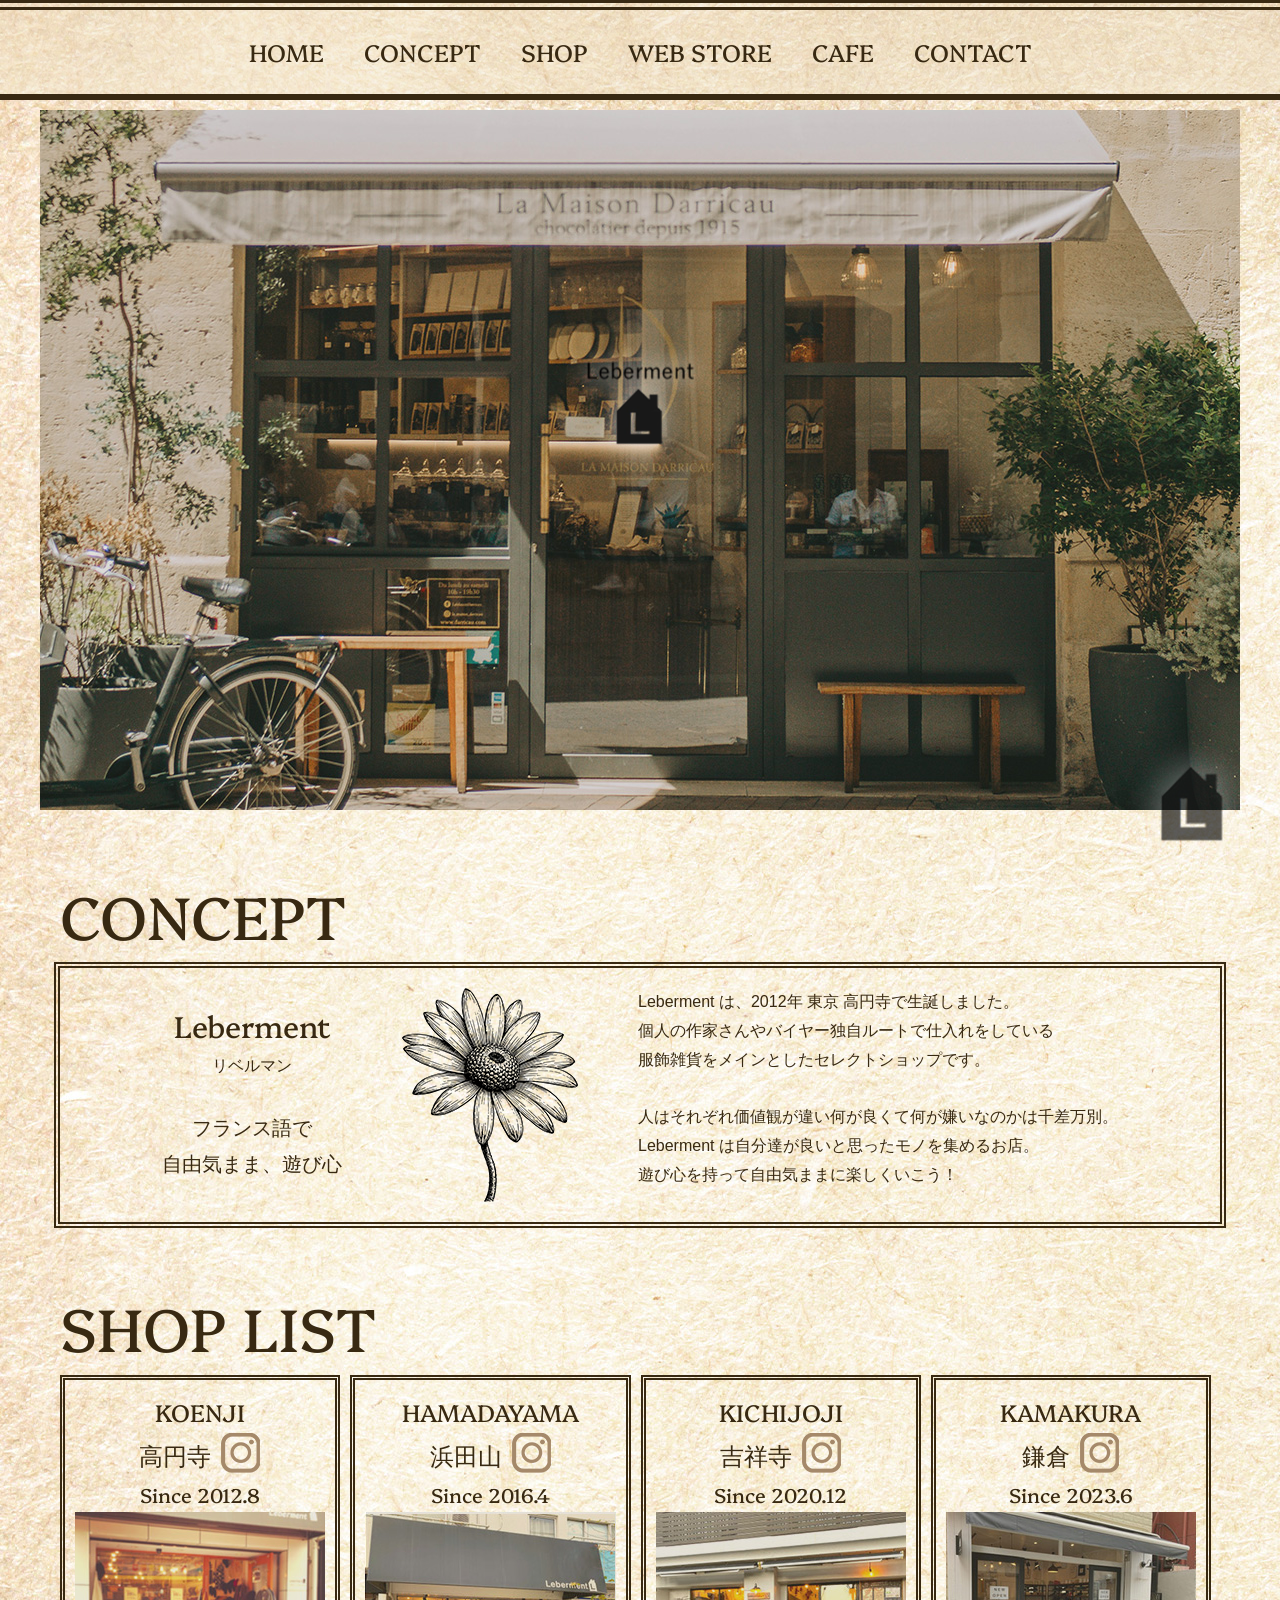
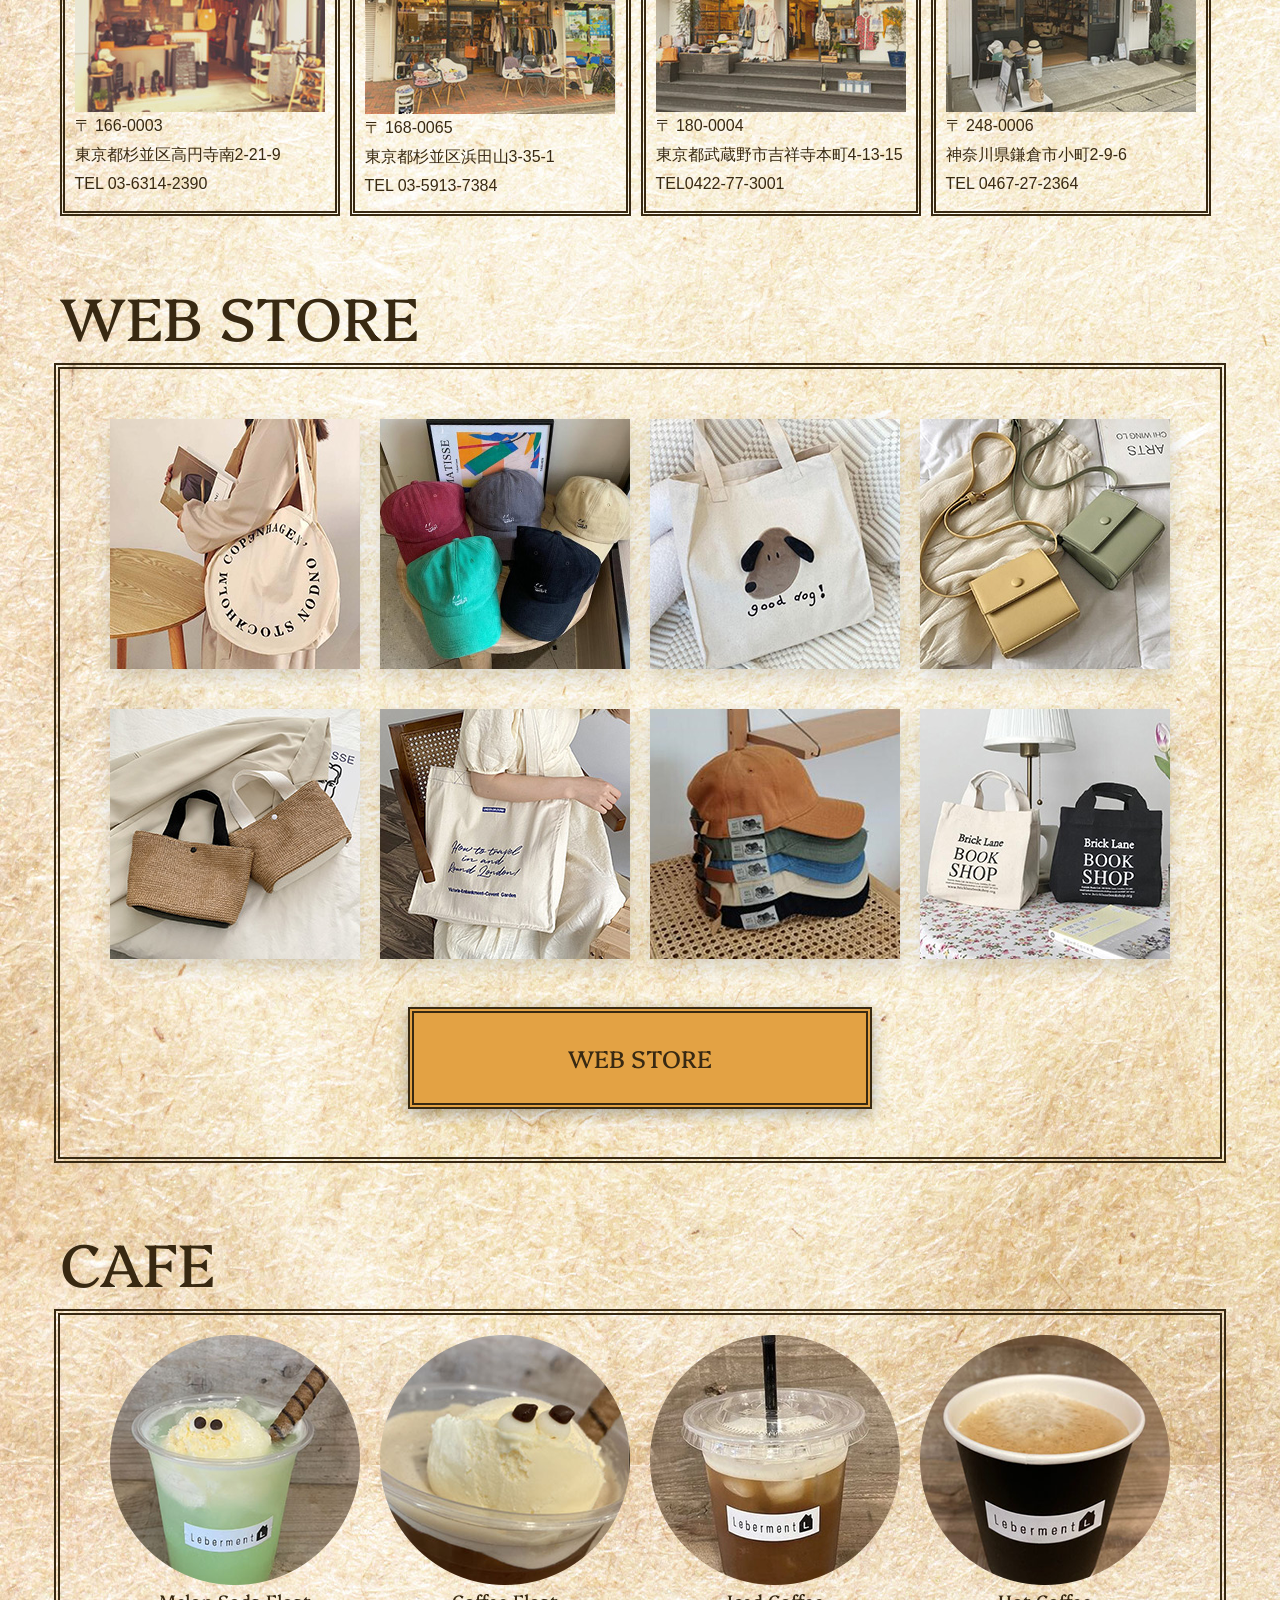
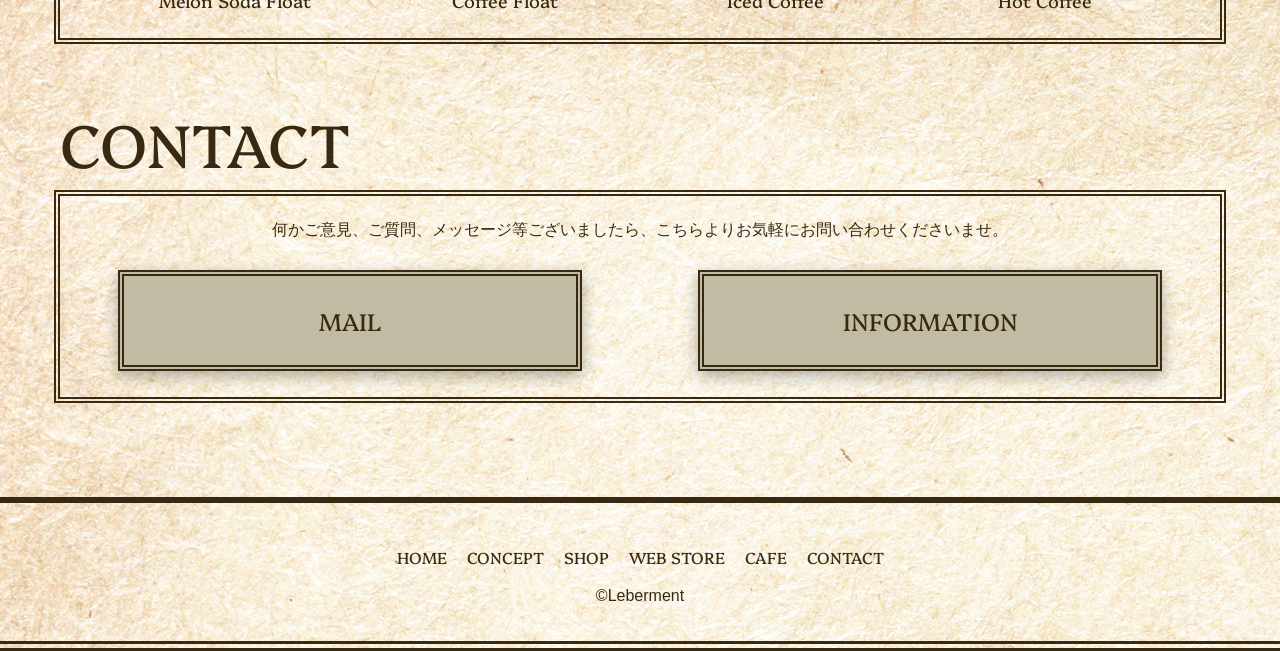
==== leberment/index.html @ 2064e53f "Add files via upload" ====
<!doctype html>
<html>
<head>
<meta charset="utf-8">
<meta name="viewport" content="width=device-width, initial-scale=1">
	
<title>Leberment</title>
	
<link href="style.css" rel="stylesheet" type="text/css">

	
<!--googlefont?-->	
<link rel="preconnect" href="https://fonts.googleapis.com">
<link rel="preconnect" href="https://fonts.gstatic.com" crossorigin>
<link href="https://fonts.googleapis.com/css2?family=Platypi:ital,wght@0,300..800;1,300..800&display=swap" rel="stylesheet">
	
	
	
<script type="text/javascript">
function MM_preloadImages() { //v3.0
  var d=document; if(d.images){ if(!d.MM_p) d.MM_p=new Array();
    var i,j=d.MM_p.length,a=MM_preloadImages.arguments; for(i=0; i<a.length; i++)
    if (a[i].indexOf("#")!=0){ d.MM_p[j]=new Image; d.MM_p[j++].src=a[i];}}
}

function MM_swapImgRestore() { //v3.0
  var i,x,a=document.MM_sr; for(i=0;a&&i<a.length&&(x=a[i])&&x.oSrc;i++) x.src=x.oSrc;
}

function MM_findObj(n, d) { //v4.01
  var p,i,x;  if(!d) d=document; if((p=n.indexOf("?"))>0&&parent.frames.length) {
    d=parent.frames[n.substring(p+1)].document; n=n.substring(0,p);}
  if(!(x=d[n])&&d.all) x=d.all[n]; for (i=0;!x&&i<d.forms.length;i++) x=d.forms[i][n];
  for(i=0;!x&&d.layers&&i<d.layers.length;i++) x=MM_findObj(n,d.layers[i].document);
  if(!x && d.getElementById) x=d.getElementById(n); return x;
}

function MM_swapImage() { //v3.0
  var i,j=0,x,a=MM_swapImage.arguments; document.MM_sr=new Array; for(i=0;i<(a.length-2);i+=3)
   if ((x=MM_findObj(a[i]))!=null){document.MM_sr[j++]=x; if(!x.oSrc) x.oSrc=x.src; x.src=a[i+2];}
}
</script>
	
<script src="js/jquery-3.7.1.min.js"></script>
<script>
$(function() {
	  // .nav-button をクリックした時の設定
	  $(".nav-button").on("click",function() {
			  // <body> にクラス名 [menu-open] を追加・削除
			  $("body").toggleClass("menu-open");
	  });

	  // ナビゲーション (<nav>) 内をクリックした時の設定
	  $(document).on('click', '.menu-open nav', function() {
			  // ブラウザに .nav-button をクリックさせる
			  $('.nav-button').trigger('click');
	  });
});
</script>	
	
	
</head>

	
<body id="top" onLoad="MM_preloadImages('img/insta-icon02.png','img/insta-on.png')">
	
<header>
	
<div class="nav-button">
    <span></span>
    <span></span>
    <span></span>
</div>
	
  <nav>
    <ul class="menu">
      <li><a href="#top">HOME</a></li>
      <li><a href="#concept">CONCEPT</a></li>
      <li><a href="#shop">SHOP</a></li>
	  <li><a href="#webstore">WEB STORE</a></li>
	  <li><a href="#cafe">CAFE</a></li>
	  <li><a href="#contact">CONTACT</a></li>
    </ul>
  </nav>
	
</header>
	
<div class="main-img-box">
    
<p class="main-img">
  <picture>
    <img src="img/main01.jpg" alt="Leberment">
  </picture>
</p>
	
<h1 class="main-logo"><a href="index.html"><img src="img/leberment-logo.png" alt="Lebermentロゴ"/></a></h1>
   
</div>
	
<main>
  <section class="concept" id="concept">
    <h2>CONCEPT</h2>
	<div class="flex-box concept-flex">
	  <div class="con-box">
        <p class="name">Leberment</p>
	    <p class="name-ja">リベルマン</p>
	    <p>&nbsp;</p>
		  <p class="name-mean">フランス語で<br>自由気まま、遊び心</p>
	  </div>
		
	<div class="con-box">	
       <img src="img/concept-flower.png" alt=""/>
	</div> 
	  
	<div class="con-box">	
       <p>Leberment は、2012年 東京 高円寺で生誕しました。<br>
		  個人の作家さんやバイヤー独自ルートで仕入れをしている<br>
		  服飾雑貨をメインとしたセレクトショップです。<br>
		  <br>
		   人はそれぞれ価値観が違い何が良くて何が嫌いなのかは千差万別。<br>
		   Leberment は自分達が良いと思ったモノを集めるお店。<br>
		   遊び心を持って自由気ままに楽しくいこう！</p>
	</div> 
	  
	  </div>
	  
	  
  </section>
	  
  <section class="shop" id="shop">	  
    <h2>SHOP LIST</h2>	  
    <div class="flex-box shop-border">
		
	<div class="shop-box">
        <h3>KOENJI</h3>
		<div class="insta-flex">
		<h3 class="shop">高円寺</h3>
		<p class="insta-img"><a href="https://www.instagram.com/leberment_koenji_shop/" target="new"><img src="img/insta.png" alt="高円寺インスタグラム" id="koenji" onMouseOver="MM_swapImage('koenji','','img/insta-on.png',1)" onMouseOut="MM_swapImgRestore()"/></a></p>
		</div>
<p class="since">Since 2012.8</p>
		<p><a href="https://www.instagram.com/leberment_koenji_shop/" target="new"><img src="img/koenji.jpg" alt="高円寺店"/></a></p>  
		<p>〒 166-0003<br>
			東京都杉並区高円寺南2-21-9<br>
		TEL 03-6314-2390</p>
		<!-- <p><br></p>
		<p>中央総武線 高円寺駅 徒歩7分<br>
			丸の内線 新高円寺駅 徒歩3分<br>
			OPEN 12:00-20:00</p> -->
      </div>
	<div class="shop-box">
        <h3>HAMADAYAMA</h3>
		 <div class="insta-flex">
		<h3 class="shop">浜田山</h3>
		<p class="insta-img"><a href="https://www.instagram.com/leberment0414/" target="new"><img src="img/insta.png" alt="浜田山インスタグラム" id="hamadayama" onMouseOver="MM_swapImage('hamadayama','','img/insta-on.png',1)" onMouseOut="MM_swapImgRestore()"/></a></p>
		 </div>
        <p class="since">Since 2016.4</p>
		<p><a href="https://www.instagram.com/leberment0414/" target="new"><img src="img/hamadayama.jpg" alt="浜田山店"/></a></p>
		<p>〒 168-0065<br>
		東京都杉並区浜田山3-35-1<br>
		TEL 03-5913-7384</p>
      </div>
	<div class="shop-box">
        <h3>KICHIJOJI</h3>
		 <div class="insta-flex">
		<h3 class="shop">吉祥寺</h3>
		<p class="insta-img"><a href="https://www.instagram.com/leberment_kichijoji_shop/" target="new"><img src="img/insta.png" alt="吉祥寺インスタグラム" id="kichijoji" onMouseOver="MM_swapImage('kichijoji','','img/insta-on.png',1)" onMouseOut="MM_swapImgRestore()"/></a></p>
		 </div>
        <p class="since">Since 2020.12</p>
		<p><a href="https://www.instagram.com/leberment_kichijoji_shop/" target="new"><img src="img/kichijoji.jpg" alt="吉祥寺店"/></a></p>
		<p>〒 180-0004<br>
			東京都武蔵野市吉祥寺本町4-13-15<br>
			TEL0422-77-3001</p>
      </div>
	<div class="shop-box">
        <h3>KAMAKURA</h3>
		 <div class="insta-flex">
		<h3 class="shop">鎌倉</h3>
		<p class="insta-img"><a href="https://www.instagram.com/leberment_kamakura_shop/" target="new"><img src="img/insta.png" alt="鎌倉インスタグラム" id="kamakura" onMouseOver="MM_swapImage('kamakura','','img/insta-on.png',1)" onMouseOut="MM_swapImgRestore()"/></a></p>
		 </div>
        <p class="since">Since 2023.6</p>
		<p><a href="https://www.instagram.com/leberment_kamakura_shop/" target="new"><img src="img/kamakura.jpg" alt="鎌倉店"/></a></p>
		<p>〒 248-0006<br>
			神奈川県鎌倉市小町2-9-6<br>
			TEL 0467-27-2364</p>
      </div>
    </div>
    
  </section>
	
	
  
  <section class="webstore" id="webstore">
    <h2>WEB STORE</h2>
	  
	 <div class="w-flex">
	  <div class="flex-box">
		  
	  <div class="w-box">
        <p><a href="#"><img src="img/w-01.jpg" alt=""/></a></p>
      </div>
	  <div class="w-box">
        <p><a href="#"><img src="img/w-02.jpg" alt=""/></a></p>
      </div>
	  <div class="w-box">
        <p><a href="#"><img src="img/w-03.jpg" alt=""/></a></p>
	  </div>
	  <div class="w-box">
        <p><a href="#"><img src="img/w-04.jpg" alt=""/></a></p>
      </div>
	  <div class="w-box">
        <p><a href="#"><img src="img/w-05.jpg" alt=""/></a></p>
      </div>
	  <div class="w-box">
        <p><a href="#"><img src="img/w-06.jpg" alt=""/></a></p>
      </div>
	  <div class="w-box">
        <p><a href="#"><img src="img/w-07.jpg" alt=""/></a></p>
      </div>
	  <div class="w-box">
        <p><a href="#"><img src="img/w-08.jpg" alt=""/></a></p>
      </div>
    </div>
	  
   <!-- <div class="flex-box">
      <div class="p-box">
        <p><img src="img/profile.png"  alt=""/></p>
      </div> 
    </div> -->
    
<a href="https://leberment.thebase.in/" target="new" class="webstore-btn">WEB STORE</a>
	  
</div>	  
    
  </section>
  
	
<section class="cafe" id="cafe">	  
    <h2>CAFE</h2>
	
	<div class="cafe-flex">
    <div class="flex-box">
		
	  <div class="cafe-box">
		<p><img src="img/c-01.png" alt=""/></p>  
		<p>Melon Soda Float</p>
      </div>
		
	  <div class="cafe-box">
		<p><img src="img/c-02.png" alt=""/></p>
		<p>Coffee Float</p>
      </div>
		
	  <div class="cafe-box">
		<p><img src="img/c-03.png" alt=""/></p>
		<p>Iced Coffee</p>
      </div>
		
	  <div class="cafe-box">
        <p><img src="img/c-04.png" alt=""/></p>
		<p>Hot Coffee</p>
      </div>
    </div>
    </div>
    
  </section>
	
	
	
	
	
<section class="contact" id="contact">
    <h2>CONTACT</h2>
    <div class="contact-box">
      
      <p class="contact-text">何かご意見、ご質問、メッセージ等ございましたら、こちらよりお気軽にお問い合わせくださいませ。</p>
	<div class="c-flexbox">
        <a href="mailto:info@leberment.org"  class="mail-btn">MAIL</a>
		<a href="https://www.leberment.org/information/" target="new" class="information-btn">INFORMATION</a>
    </div>
    </div>
</section>
	
	
	
  
  <p class="gotop"><a href="#top"><img src="img/gotop-btn.png" alt="TOP"/></a></p>
	
</main>
	
<footer>

<div class="footer-text">
  <nav>
    <ul class="footer-menu">
      <li><a href="index.html">HOME</a></li>
      <li><a href="#concept">CONCEPT</a></li>
      <li><a href="#shop">SHOP</a></li>
	  <li><a href="#webstore">WEB STORE</a></li>
	  <li><a href="#cafe">CAFE</a></li>
	  <li><a href="#contact">CONTACT</a></li>
    </ul>
  </nav>
	
  <p>&copy;Leberment</p>
	
 </div>	
</footer>
	
</body>
</html>
---- leberment/style.css ----
@charset "utf-8";

*, ::before, ::after {
	padding: 0;
	margin: 0;
	box-sizing: border-box;
}
html {
	font-size: 62.5%;
    scroll-padding-top: 100px;
	color: #382912;
	scroll-behavior: smooth;
}
img {
	vertical-align: bottom;
	max-width: 100%;
	height: auto;
}
body {
	font-family: sans-serif;
	font-size: 1.6rem; /*文字サイズ*/
	line-height: 1.8;
	overflow-x: hidden;
	background-image: url(img/background-img.jpg);
	background-repeat: repeat-y;
}
a {
	color: #382912;
	text-decoration: none;
}
a:hover {
	text-decoration: underline;
}

header {
	display: flex;
	justify-content: center;
	padding: 0 20px;
	align-items: center;
	background-color: rgba(242,229,203,0.50);
	/*box-shadow: 0px 1px 6px rgba(0,0,0,0.5);*/
	position: fixed;
	width: 100%;
	height: 100px;
	z-index: 1;
	border-bottom: 6px solid #382912;
	border-top: 10px double #382912;
	/*outline: 10px double #382912;
    outline-offset: -15px;*/
}


.menu {
	list-style-type: none;
	display: flex;
    font-size: 2.4rem;
	padding: 2rem 0;
}

.menu a {
	padding: 10px 20px;
	color: #382912;
}
.menu a:hover {
    color: #ffad3b;
	text-decoration: none;
}

.main-img-box {
	position: relative;
}
.main-logo {
	position: absolute;
	top: 50%;
	left: 50%;
	transform: translate(-50%, -50%);
	width: 15%;
	max-width: 155px;
}

.main-logo img {
	width: 100%;
	height: auto;
}

h2 {
    /*outline: 2px solid red;*/
    padding: 5rem 0 0;
	font-weight: normal;
	font-family: "Platypi", serif;
	font-size: 60px;
}

h3 {
	font-size: 2.4rem;
	text-align: center;
	color: #382912;
}



nav ul,h1,h2,h3 {
  font-family: "Platypi", serif;
  /*font-optical-sizing: auto;*/
  /*font-weight: <weight>;*/
  font-weight: normal;
}

.main-img {
	max-width: 1200px;
	margin: 0 auto;
	padding-top: 110px;
}

.main-img img {
  width: 100%;
  height: auto;
  display: block;
}

main {
	max-width: 1200px;
	margin: 0 auto;
	padding: 0 20px;
}
/*
.works {
    padding-top: 50px;
}
*/



dt {
	font-weight: bold;
	color: #034358;
	padding-top: 10px;
}

dt::before {
  content:'■';
  color: #76ABBD;
}


.flex-box {
    display: flex;
	flex-wrap: wrap;
	gap: 20px;       /* ←追加（均等な余白） */
	justify-content: center;
}

.concept-flex {
	outline: 6px double #382912;
	display: flex;
    justify-content: center;
}
.con-box {
	padding: 20px;
}
.name {
	padding-top: 1rem;
	font-family: "Platypi", serif;
	text-align: center;
	font-size: 3rem;
}
.name-ja {
	text-align: center;
	font-size: 1.6rem;
}
.name-mean {
	text-align: center;
	font-size: 2rem;
}
/*.shop-border {
	outline: 2px solid #382912;
}*/
.shop-box {
	/*margin: 10px;*/
	padding: 10px;
	outline: 5px double #382912;
	/*width: calc(25% - 20px); /* ← 4等分 */
}
.insta-flex {
	display: flex;
	justify-content: center;
}
.shop {
	padding-right: 1rem;
}
.since{
	font-family: "Platypi", serif;
	text-align: center;
	font-size: 2.0rem;
}
.w-flex {
	outline: 6px double #382912;
	padding-top: 40px;
	padding-bottom: 10px;
}
.cafe-flex {
	outline: 6px double #382912;
}
.cafe-box {
	padding: 20px 0;
}
.cafe-box p {
	font-family: "Platypi", serif;
	font-size: 1.8rem;
	text-align: center;
}

.webstore-btn {
	display: block;
	width: 40%;
	max-width: 600px;
	min-width: 150px;
	color: #382912;
	background-color: #e3a244;
	margin: 3vw auto;
	padding: 2% 0;
	font-family: "Platypi", serif;
	font-size: 2.4rem;
	white-space: nowrap;
	text-align: center;
	box-shadow: 0 5px 15px rgba(0, 0, 0, 0.30);
	border: 6px double #382912;
}
.webstore-btn:hover{
	opacity: 0.7;
    text-decoration: none;
}
.w-box {
    padding: 10px 0;
}

.w-box img {
    box-shadow: 0 8px 20px rgba(0,0,0,0.15);
    transition: 0.3s;
}

.w-box img:hover {
  transform: translateY(-5px);
  box-shadow: 0 15px 35px rgba(0,0,0,0.25);
}

.profile-flex {
    display: flex;
    justify-content: center;
    align-items: center;
    gap: 4vw;
}

/* 画像側 */
.p-box {
    /*outline: 2px solid red;*/
    flex: 0 0 auto;
}

/* ここがポイント */
.p-box img {
  width: 18vw;          /* 画面幅に比例 */
  max-width: 300px;     /* 大きくなりすぎ防止 */
  min-width: 200px;     /* 小さくなりすぎ防止 */
  aspect-ratio: 1 / 1; /* 正円キープ */
  object-fit: cover;
  border-radius: 50%;
    
    box-shadow: 0 5px 15px rgba(0, 0, 0, 0.15);
    
}



.p-text span {
    font-size: 1.3em;
}
.p-text {
    /*outline: 2px solid red;*/
	max-width: 800px;
	height: auto;
}

.contact-box {
    outline: 6px double #382912;
	position: relative;
}

.contact-text {
	padding-top: 20px;
	text-align: center;
}
.c-flexbox {
	display: flex;
	justify-content: space-around;
}
.mail-btn ,.information-btn {
	width: 40%;
	max-width: 600px;
	min-width: 150px;
	color: #382912;
	background-color: #c1bba4;
	margin: 2vw auto;
	padding: 2% 0;
	font-family: "Platypi", serif;
	font-size: 2.4rem;
	white-space: nowrap;
	text-align: center;
	box-shadow: 0 5px 15px rgba(0, 0, 0, 0.30);
	border: 6px double #382912;
}
.mail-btn:hover ,.information-btn:hover {
	opacity: 0.7;
    text-decoration: none;
}

.gotop {
	position: fixed;
	bottom: 20px;
	right: 20px;
	opacity: 0.7;
}
.gotop:hover {
	opacity: 1;
}




footer {
	border-top: 6px solid #382912;
	border-bottom: 10px double #382912;
	margin-top: 100px;
	padding: 30px 0;

	/*background-color: #034358;
	color: #FFFFFF;
	height: 100px;
	text-align: right;*/   
}


.footer-menu {
	list-style-type: none;
	display: flex;
	justify-content: center;
	font-size: 1.6rem;
	padding: 10px 20px;
}
.footer-menu a {
	padding: 10px 10px;
}
.footer-text {
	text-align: center;
}




@media (max-width:900px){
    
header {
	justify-content: flex-end;
}
nav {
  position: fixed;
  top: 0;
  left: 100%;
  width: 100%;
  height: 100%;
  background-color: #f2e5cb;
  padding-top: 100px;
	transition: 0.5s;
}	
	


nav .menu {
  display: block;
  height: 100%;
  padding-bottom: 50px;
  overflow: auto;
}

nav .menu a {
  font-size: 24px; /*文字サイズ*/
  padding: 30px 0;
  display: block;
  text-align: center;
}
	
header h1 {
	z-index: 1;
}	

.nav-button {
	width: 70px;
	height: 50px;
	position: relative;
	z-index: 1;
}
	
.nav-button span {
  width: 30px;
  height: 3px;
  background-color: #382912;
  position: absolute;
  left: 20px;
    border-radius: 2px;
}
.nav-button span:nth-child(1) {
	top: 12px;
}
.nav-button span:nth-child(2) {
	top: 24px;
}
.nav-button span:nth-child(3) {
	top: 36px;
}
	

.menu-open nav {
	left: 0;
}	
	
.menu-open .nav-button span:nth-child(1) {
  top: 24px;
  transform: rotate(315deg);
}

.menu-open .nav-button span:nth-child(2) {
  width: 0;
  left: 50%;
}

.menu-open .nav-button span:nth-child(3) {
  top: 24px;
  transform: rotate(-315deg);
}
	
.nav-button span {
	transition: 0.3s;
}

}
	
@media (max-width:800px){
    
body {
    /*background-color: #FFFAED; */
    font-size: 1.4rem; /*文字サイズ*/
}
	
h2 {
    padding: 3rem 0 0;
	font-size: 4.0rem;
}

    
.flex-box {
    display: block;
	text-align: center;
}
	
.shop-box {
	margin-bottom: 20px;
	}
    
.readmore-btn {
    font-size: 1.4rem;
    }

.gotop {
    width: 50px;
    height: 50px;
    }
    
	}
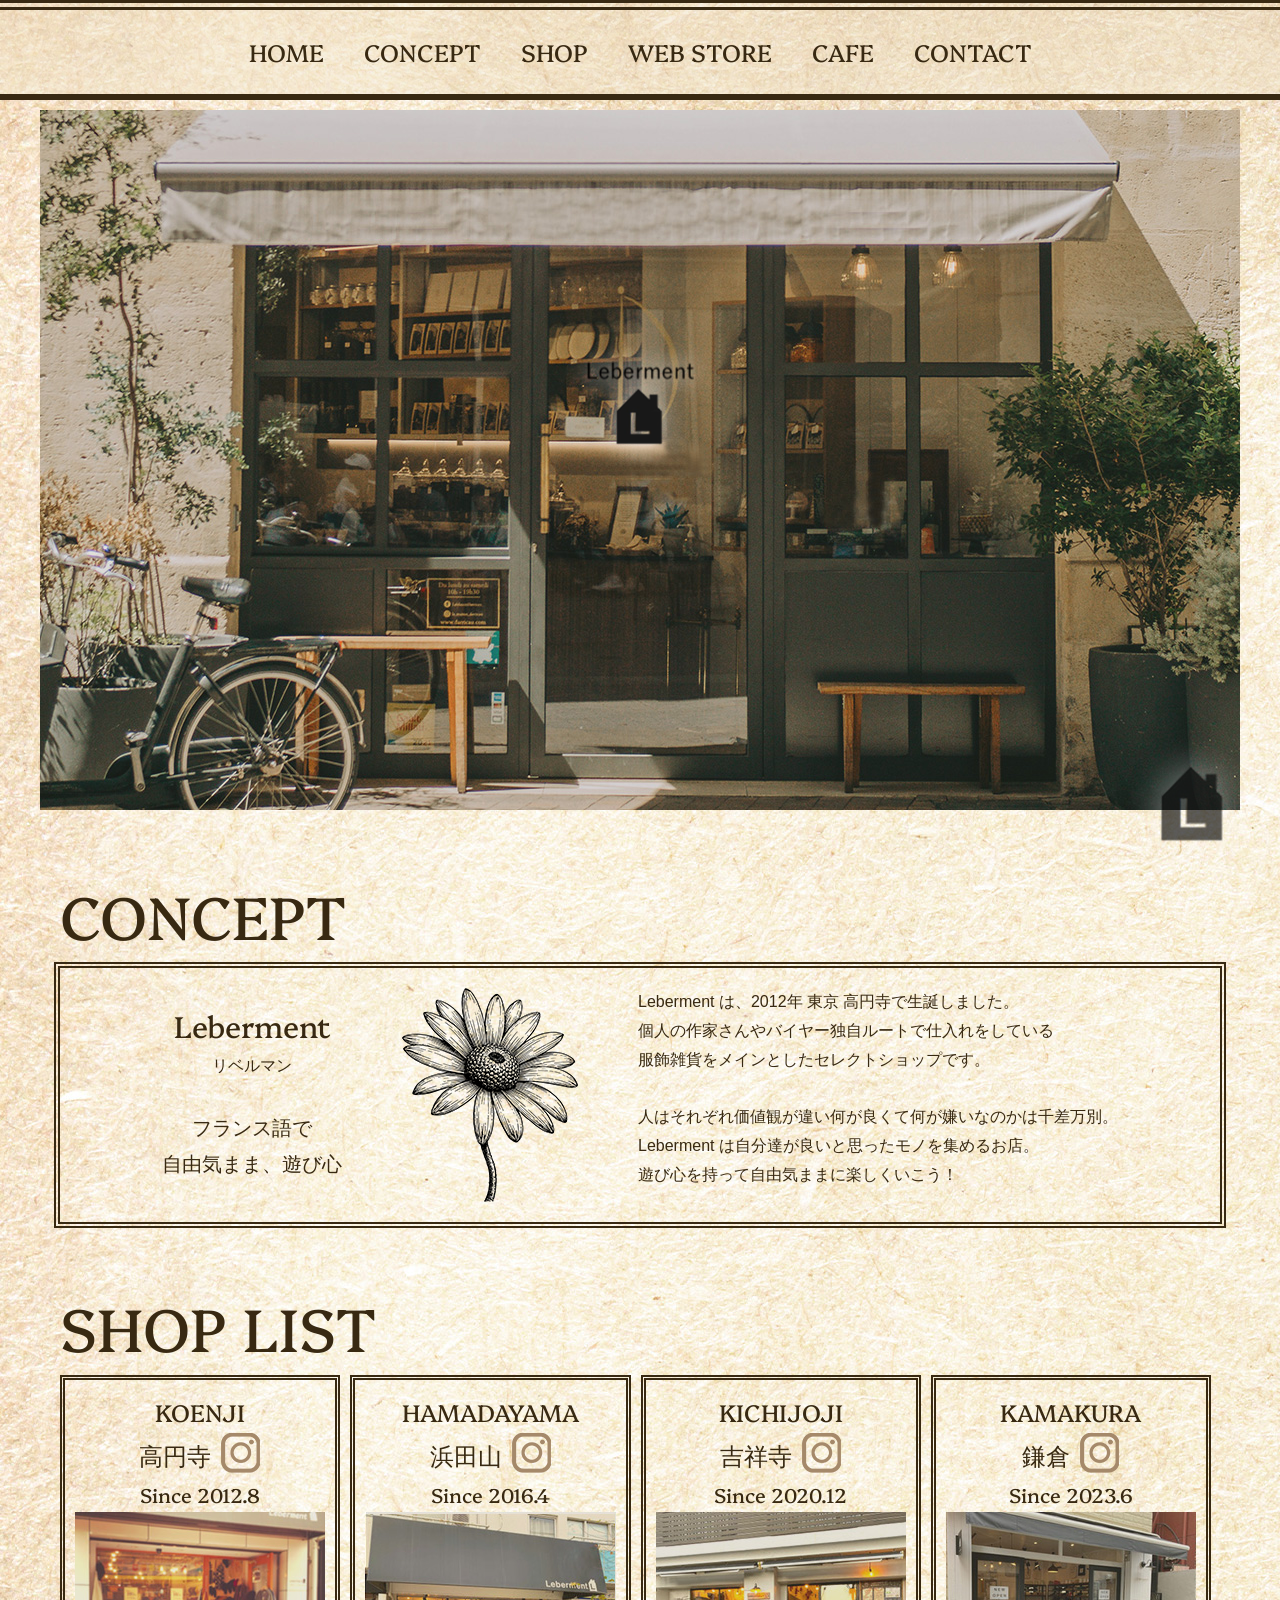
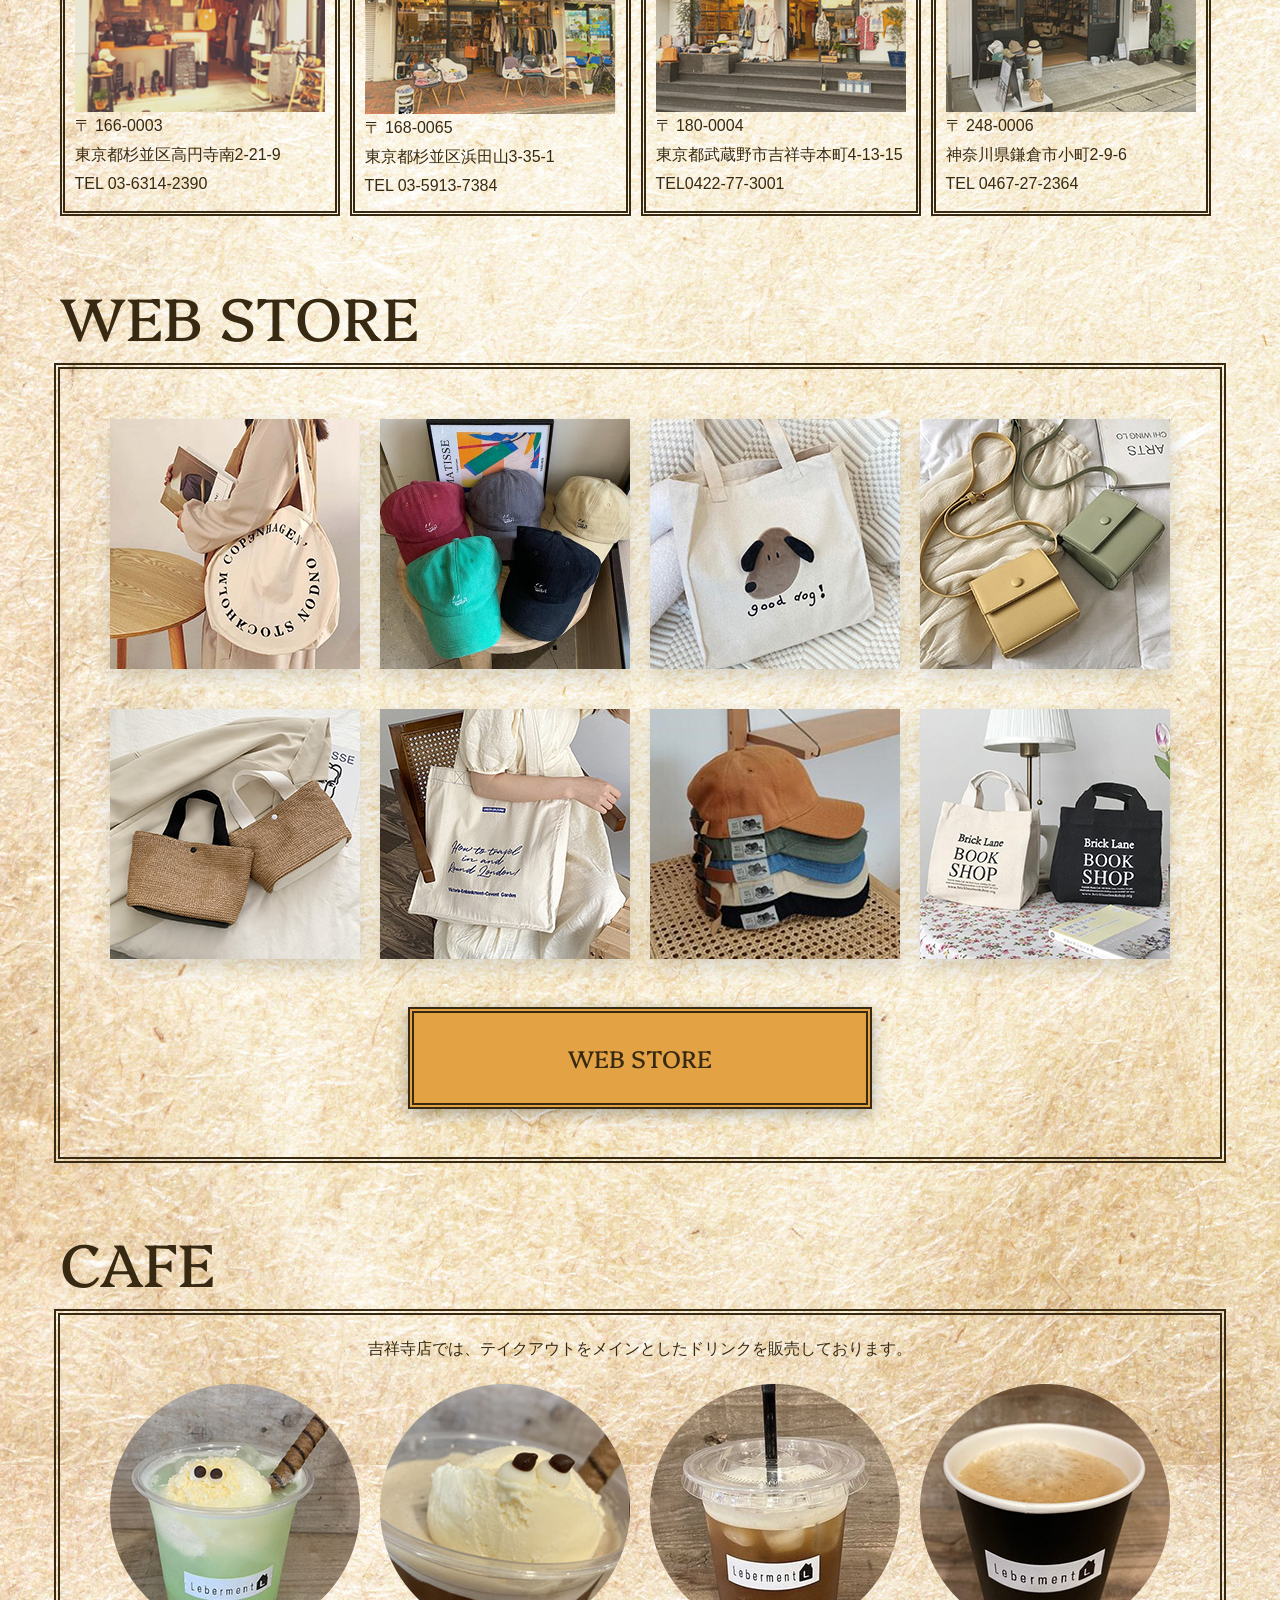
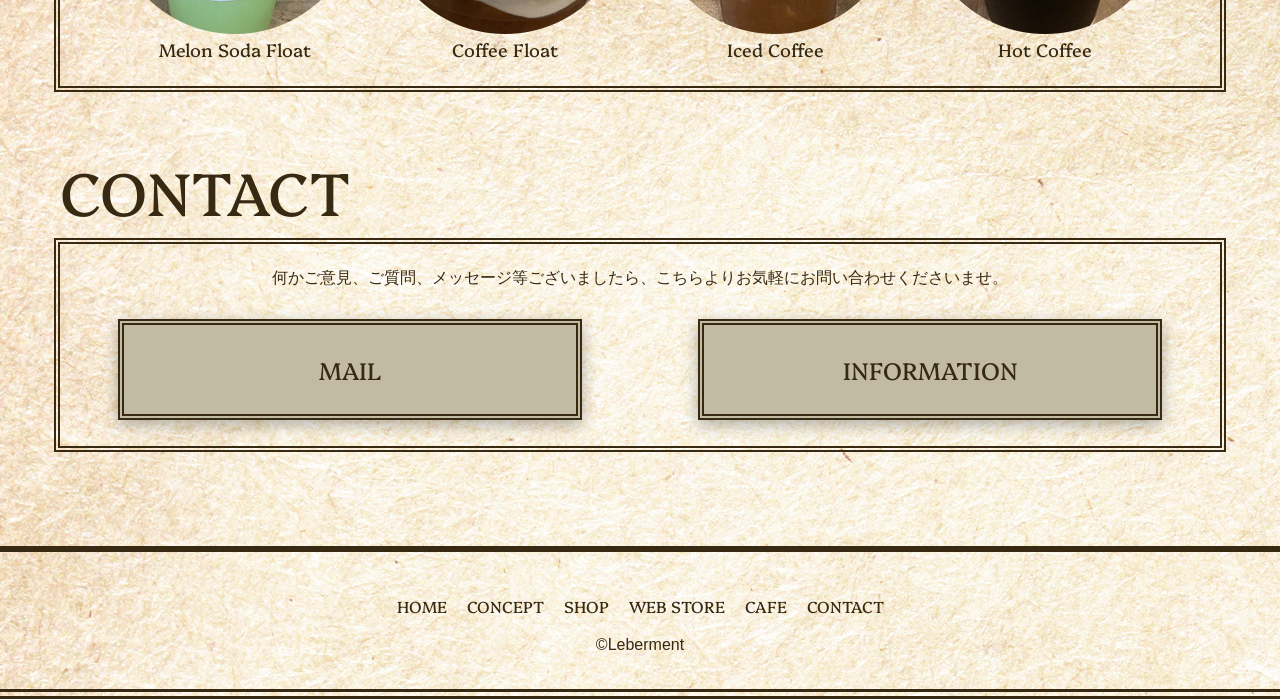
==== commit ae3cf3ce: "Add files via upload" ====
--- a/leberment/index.html
+++ b/leberment/index.html
@@ -227,7 +227,7 @@
       </div> 
     </div> -->
     
-<a href="https://leberment.thebase.in/" target="new" class="webstore-btn">WEB STORE</a>
+<a href="https://leberment.thebase.in/" target="new" class="webstore-btn"> WEB STORE</a>
 	  
 </div>	  
     
@@ -238,6 +238,7 @@
     <h2>CAFE</h2>
 	
 	<div class="cafe-flex">
+		<p class="contact-text">吉祥寺店では、テイクアウトをメインとしたドリンクを販売しております。‬</p>
     <div class="flex-box">
 		
 	  <div class="cafe-box">
--- a/leberment/style.css
+++ b/leberment/style.css
@@ -69,6 +69,12 @@
 .main-img-box {
 	position: relative;
 }
+.main-img-box img {
+	width: 100%;
+	height: auto;
+	display: block;
+}
+
 .main-logo {
 	position: absolute;
 	top: 50%;
@@ -83,6 +89,21 @@
 	height: auto;
 }
 
+.main-img {
+	position: relative;
+	max-width: 1200px;
+	margin: 0 auto;
+	padding-top: 110px;
+}
+
+.main-img img {
+  width: 100%;
+  height: auto;
+  display: block;
+}
+
+
+
 h2 {
     /*outline: 2px solid red;*/
     padding: 5rem 0 0;
@@ -106,17 +127,7 @@
   font-weight: normal;
 }
 
-.main-img {
-	max-width: 1200px;
-	margin: 0 auto;
-	padding-top: 110px;
-}
-
-.main-img img {
-  width: 100%;
-  height: auto;
-  display: block;
-}
+
 
 main {
 	max-width: 1200px;
@@ -362,7 +373,7 @@
 header {
 	justify-content: flex-end;
 }
-nav {
+header nav {
   position: fixed;
   top: 0;
   left: 100%;
@@ -384,7 +395,7 @@
 
 nav .menu a {
   font-size: 24px; /*文字サイズ*/
-  padding: 30px 0;
+  padding: 20px 0;
   display: block;
   text-align: center;
 }
@@ -419,7 +430,7 @@
 }
 	
 
-.menu-open nav {
+.menu-open header nav {
 	left: 0;
 }	
 	
@@ -442,6 +453,13 @@
 	transition: 0.3s;
 }
 
+.footer-menu {
+	display: block;
+	justify-content: center;
+	font-size: 1.4rem;
+}
+	
+	
 }
 	
 @media (max-width:800px){
@@ -451,29 +469,47 @@
     font-size: 1.4rem; /*文字サイズ*/
 }
 	
+	
+	
 h2 {
     padding: 3rem 0 0;
 	font-size: 4.0rem;
 }
-
     
 .flex-box {
     display: block;
 	text-align: center;
 }
+.name-mean {
+	font-size: 1.8rem;
+}
+	
+	
 	
 .shop-box {
 	margin-bottom: 20px;
 	}
     
-.readmore-btn {
-    font-size: 1.4rem;
-    }
+.webstore-btn,.mail-btn,.information-btn {
+    font-size: 1.6rem;
+    padding: 10px 0;
+	width: 60%;
+  }
+
+
+.c-flexbox {
+    flex-wrap: wrap;
+  }
+
+  .mail-btn,
+  .information-btn {
+    width: 60%;
+  }
+
 
 .gotop {
     width: 50px;
     height: 50px;
     }
     
-	}
-	
+}
